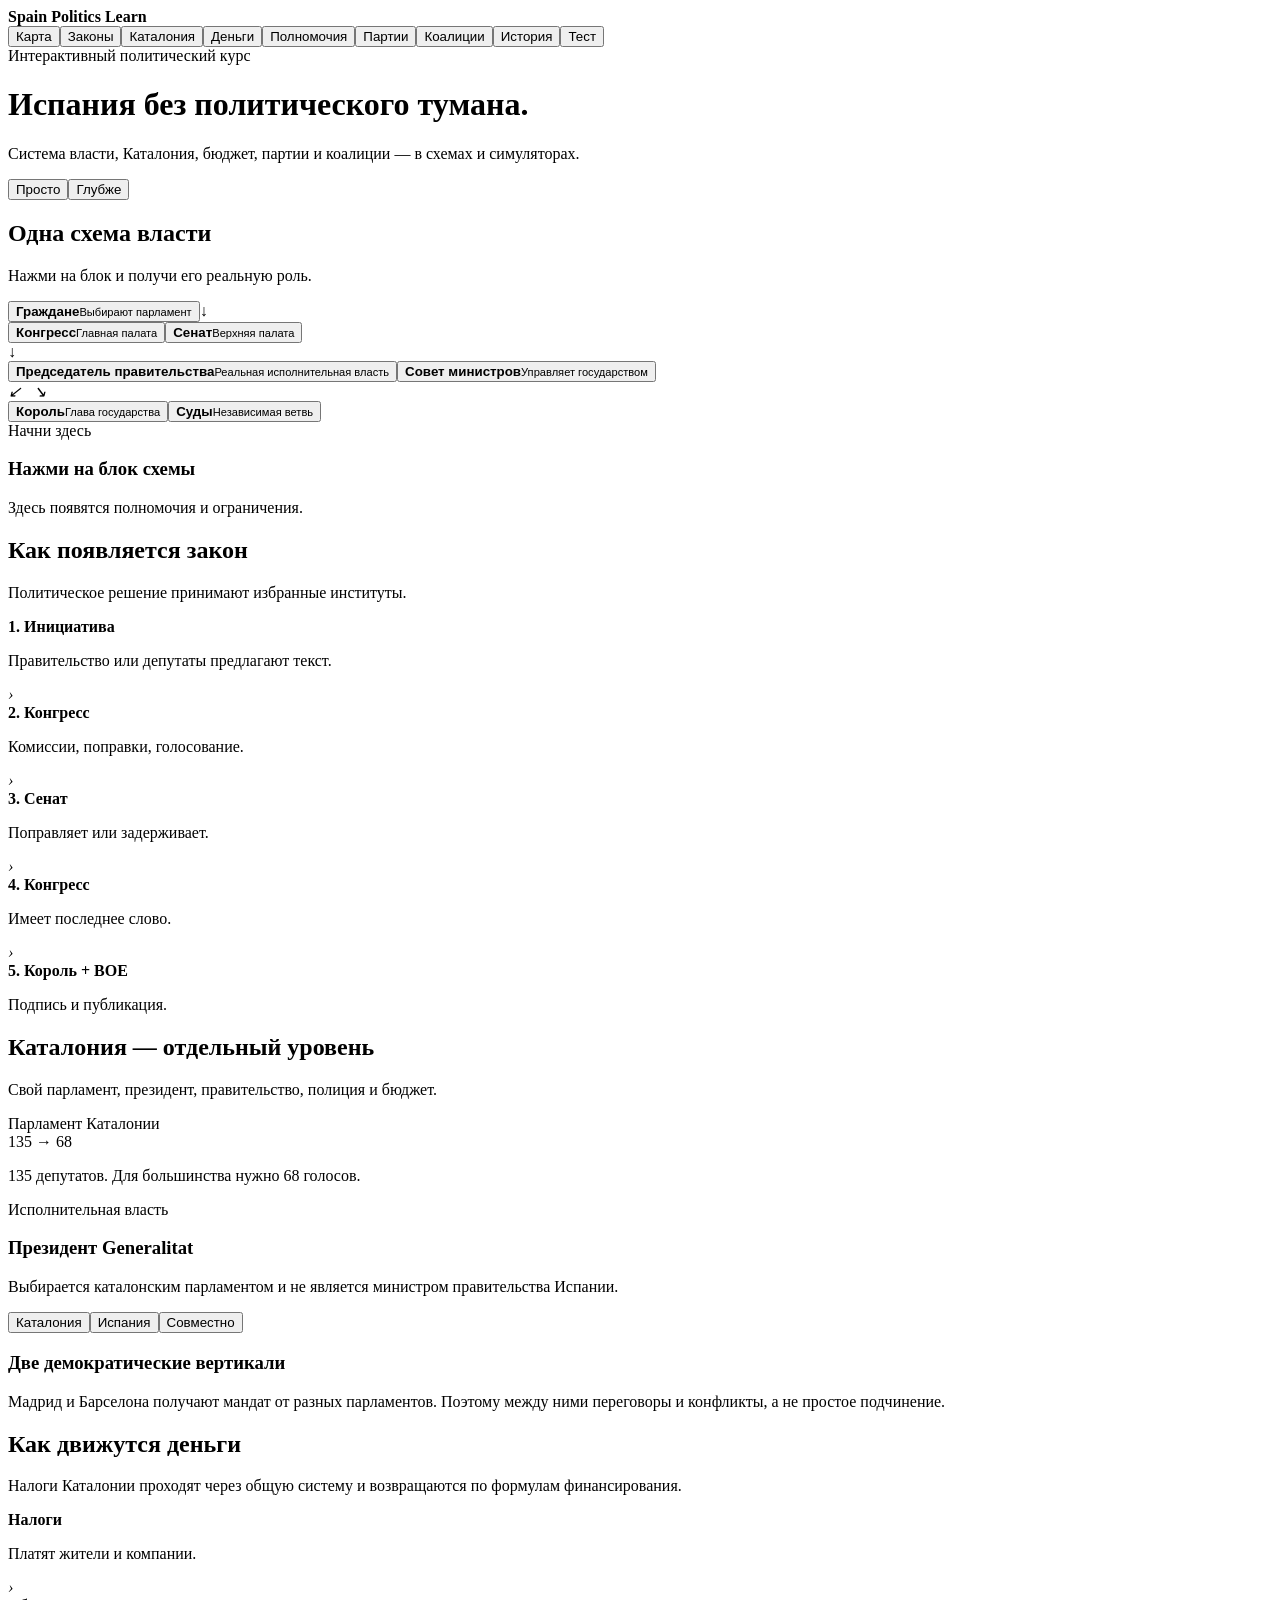
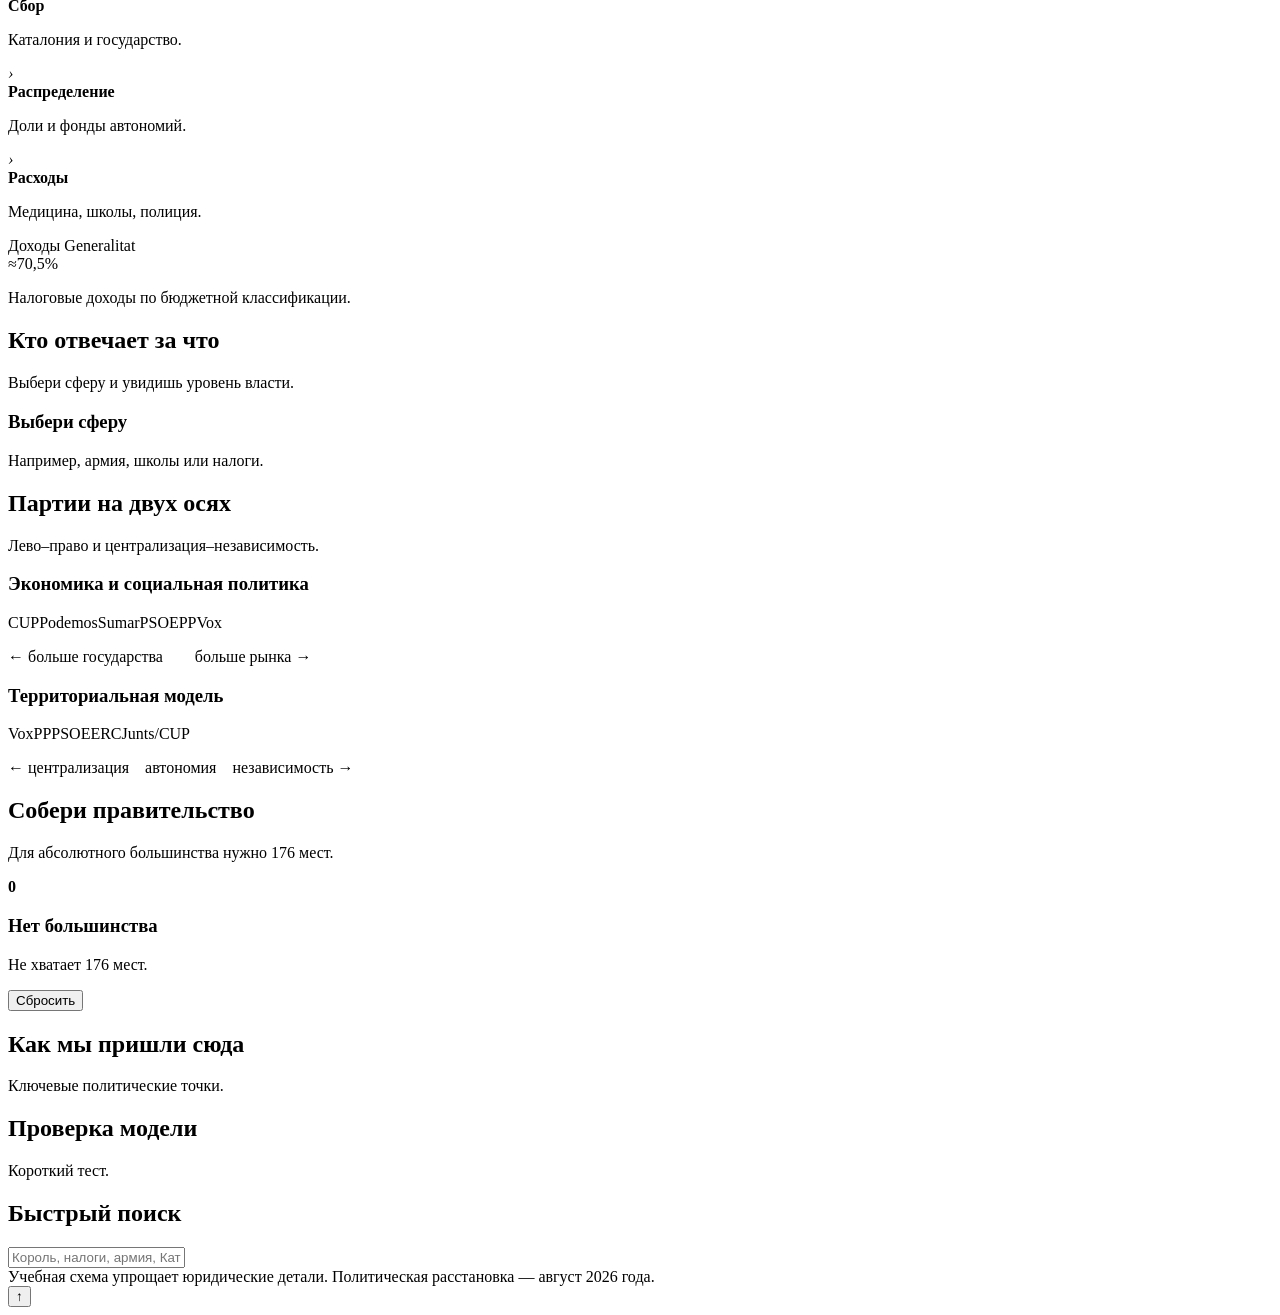
==== spain-politics-full/index.html @ 51076c21 "Add full Spain politics app shell" ====
<!doctype html><html lang="ru"><head><meta charset="utf-8"><meta name="viewport" content="width=device-width,initial-scale=1,viewport-fit=cover"><meta name="theme-color" content="#f5f5f7"><title>Испания: интерактивная политика</title><link rel="stylesheet" href="styles.css"></head><body class="simple"><div class="top"><div class="shell topin"><b>Spain Politics Learn</b><nav><button data-go="map" class="active">Карта</button><button data-go="laws">Законы</button><button data-go="cat">Каталония</button><button data-go="money">Деньги</button><button data-go="powers">Полномочия</button><button data-go="parties">Партии</button><button data-go="coalition">Коалиции</button><button data-go="history">История</button><button data-go="quiz">Тест</button></nav></div><i id="progress"></i></div><header class="shell"><span>Интерактивный политический курс</span><h1>Испания без политического тумана.</h1><p>Система власти, Каталония, бюджет, партии и коалиции — в схемах и симуляторах.</p><div class="seg"><button id="simple" class="active">Просто</button><button id="deep">Глубже</button></div></header><main class="shell"><section id="map"><h2>Одна схема власти</h2><p class="intro">Нажми на блок и получи его реальную роль.</p><div class="grid"><div class="card span7"><div class="map"><button class="node blue" data-node="people"><b>Граждане</b><small>Выбирают парламент</small></button><em>↓</em><div class="cols"><button class="node blue" data-node="congress"><b>Конгресс</b><small>Главная палата</small></button><button class="node blue advanced" data-node="senate"><b>Сенат</b><small>Верхняя палата</small></button></div><em>↓</em><div class="cols"><button class="node green" data-node="pm"><b>Председатель правительства</b><small>Реальная исполнительная власть</small></button><button class="node green" data-node="cabinet"><b>Совет министров</b><small>Управляет государством</small></button></div><em>↙︎ &nbsp; ↘︎</em><div class="cols"><button class="node red" data-node="king"><b>Король</b><small>Глава государства</small></button><button class="node gold" data-node="courts"><b>Суды</b><small>Независимая ветвь</small></button></div></div></div><div class="card span5"><div id="detail"><label>Начни здесь</label><h3>Нажми на блок схемы</h3><p>Здесь появятся полномочия и ограничения.</p></div></div></div></section><section id="laws"><h2>Как появляется закон</h2><p class="intro">Политическое решение принимают избранные институты.</p><div class="card flow"><article><b>1. Инициатива</b><p>Правительство или депутаты предлагают текст.</p></article><i>›</i><article><b>2. Конгресс</b><p>Комиссии, поправки, голосование.</p></article><i>›</i><article class="advanced"><b>3. Сенат</b><p>Поправляет или задерживает.</p></article><i>›</i><article><b>4. Конгресс</b><p>Имеет последнее слово.</p></article><i>›</i><article><b>5. Король + BOE</b><p>Подпись и публикация.</p></article></div></section><section id="cat"><h2>Каталония — отдельный уровень</h2><p class="intro">Свой парламент, президент, правительство, полиция и бюджет.</p><div class="grid"><div class="card span6"><label>Парламент Каталонии</label><div class="fact">135 → 68</div><p>135 депутатов. Для большинства нужно 68 голосов.</p></div><div class="card span6"><label>Исполнительная власть</label><h3>Президент Generalitat</h3><p>Выбирается каталонским парламентом и не является министром правительства Испании.</p><div class="switch"><button data-power="cat" class="active">Каталония</button><button data-power="state">Испания</button><button data-power="shared">Совместно</button></div><div id="powerText"></div></div><div class="card span12 advanced"><h3>Две демократические вертикали</h3><p>Мадрид и Барселона получают мандат от разных парламентов. Поэтому между ними переговоры и конфликты, а не простое подчинение.</p></div></div></section><section id="money"><h2>Как движутся деньги</h2><p class="intro">Налоги Каталонии проходят через общую систему и возвращаются по формулам финансирования.</p><div class="grid"><div class="card span8 flow"><article><b>Налоги</b><p>Платят жители и компании.</p></article><i>›</i><article><b>Сбор</b><p>Каталония и государство.</p></article><i>›</i><article><b>Распределение</b><p>Доли и фонды автономий.</p></article><i>›</i><article><b>Расходы</b><p>Медицина, школы, полиция.</p></article></div><div class="card span4"><label>Доходы Generalitat</label><div class="fact">≈70,5%</div><p>Налоговые доходы по бюджетной классификации.</p><div class="bar"><b></b><i></i></div></div></div></section><section id="powers"><h2>Кто отвечает за что</h2><p class="intro">Выбери сферу и увидишь уровень власти.</p><div class="card"><div id="competencies" class="competencies"></div><div id="owner"><h3>Выбери сферу</h3><p>Например, армия, школы или налоги.</p></div></div></section><section id="parties"><h2>Партии на двух осях</h2><p class="intro">Лево–право и централизация–независимость.</p><div class="card"><h3>Экономика и социальная политика</h3><div class="axis"><span style="left:8%">CUP</span><span style="left:23%">Podemos</span><span style="left:39%">Sumar</span><span style="left:53%">PSOE</span><span style="left:77%">PP</span><span style="left:92%">Vox</span></div><p>← больше государства  больше рынка →</p></div><div class="card"><h3>Территориальная модель</h3><div class="axis"><span style="left:8%">Vox</span><span style="left:25%">PP</span><span style="left:49%">PSOE</span><span style="left:72%">ERC</span><span style="left:89%">Junts/CUP</span></div><p>← централизация автономия независимость →</p></div><div class="card"><div id="partyButtons" class="chips"></div><div id="partyDetail"></div></div></section><section id="coalition"><h2>Собери правительство</h2><p class="intro">Для абсолютного большинства нужно 176 мест.</p><div class="card simulator"><div id="coalitionList" class="partylist"></div><div class="score"><div id="ring"><strong id="total">0</strong></div><h3 id="status">Нет большинства</h3><p id="missing">Не хватает 176 мест.</p><button id="reset">Сбросить</button></div></div></section><section id="history" class="advanced"><h2>Как мы пришли сюда</h2><p class="intro">Ключевые политические точки.</p><div id="timeline" class="card timeline"></div></section><section id="quiz"><h2>Проверка модели</h2><p class="intro">Короткий тест.</p><div id="quizGrid" class="grid"></div></section><section><h2>Быстрый поиск</h2><div class="card"><input id="search" placeholder="Король, налоги, армия, Каталония"><div id="results"></div></div></section></main><footer class="shell">Учебная схема упрощает юридические детали. Политическая расстановка — август 2026 года.</footer><button id="top">↑</button><script src="app.js"></script></body></html>
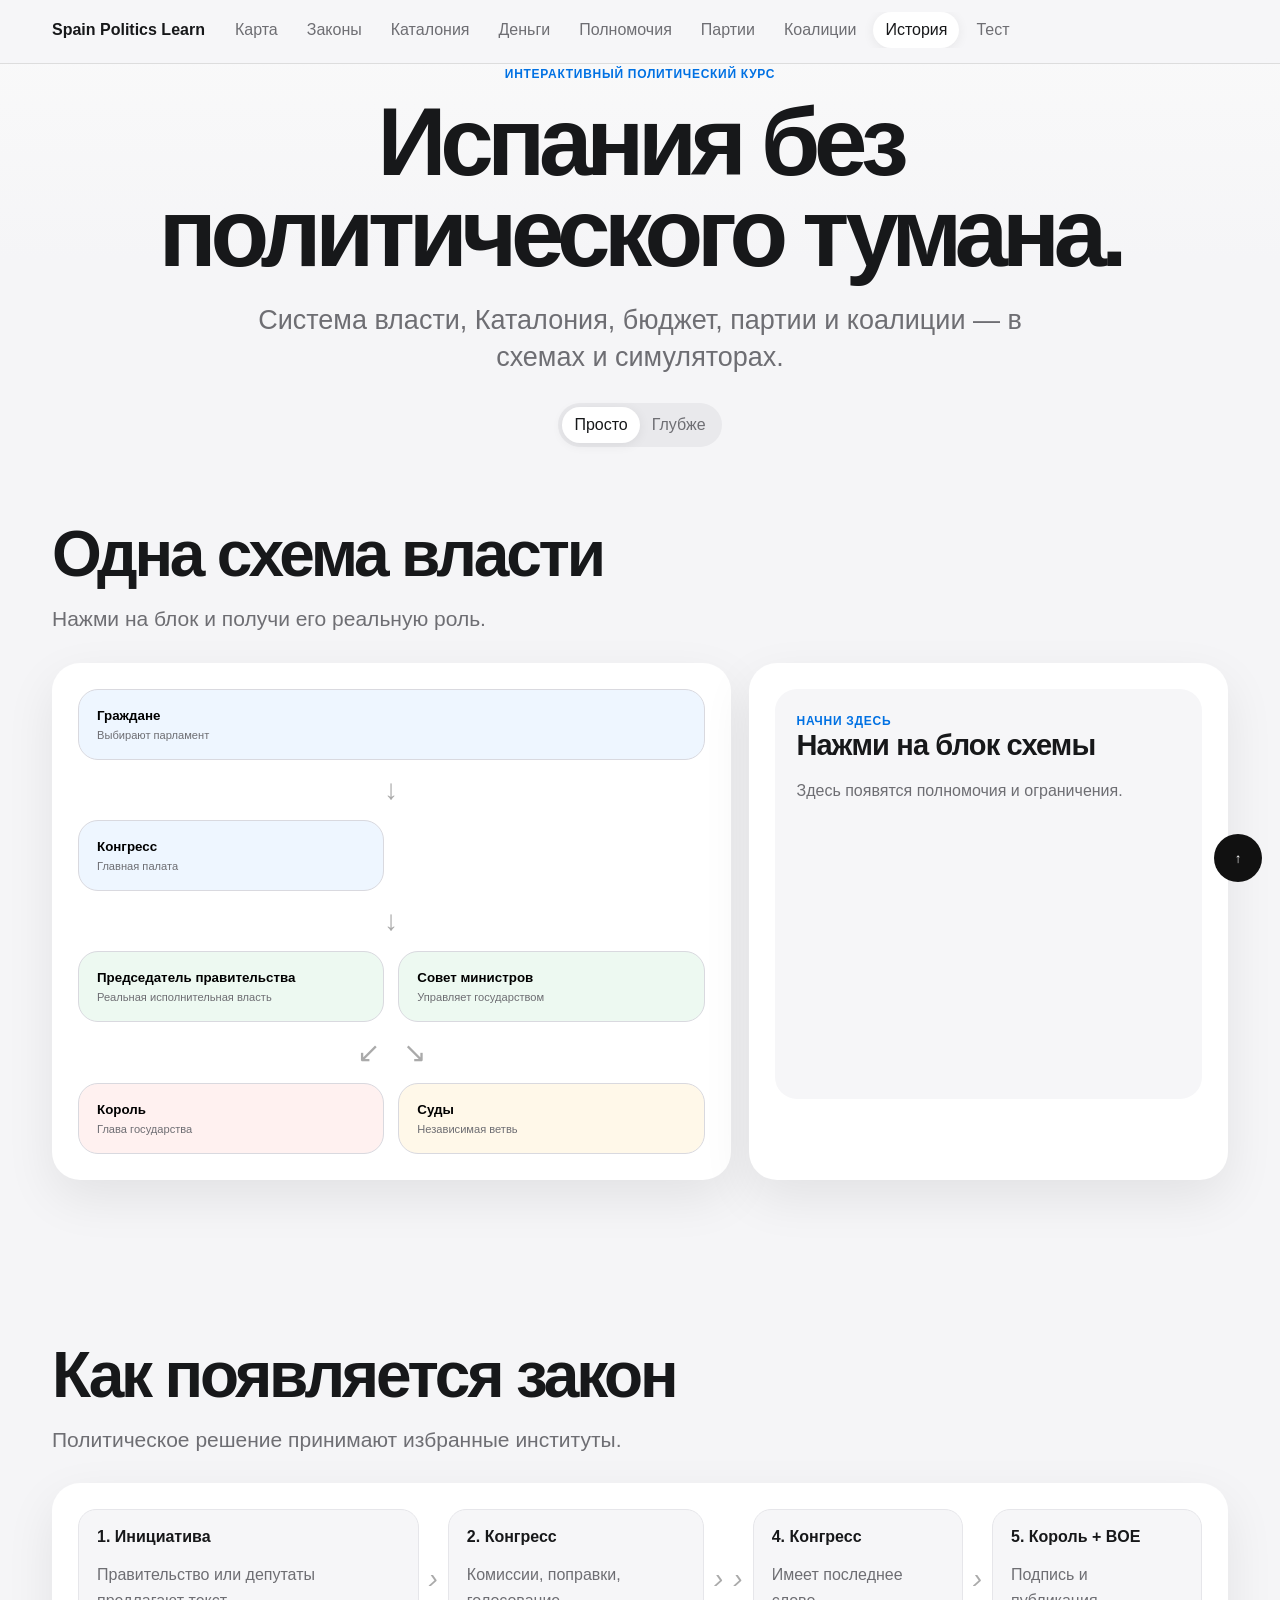
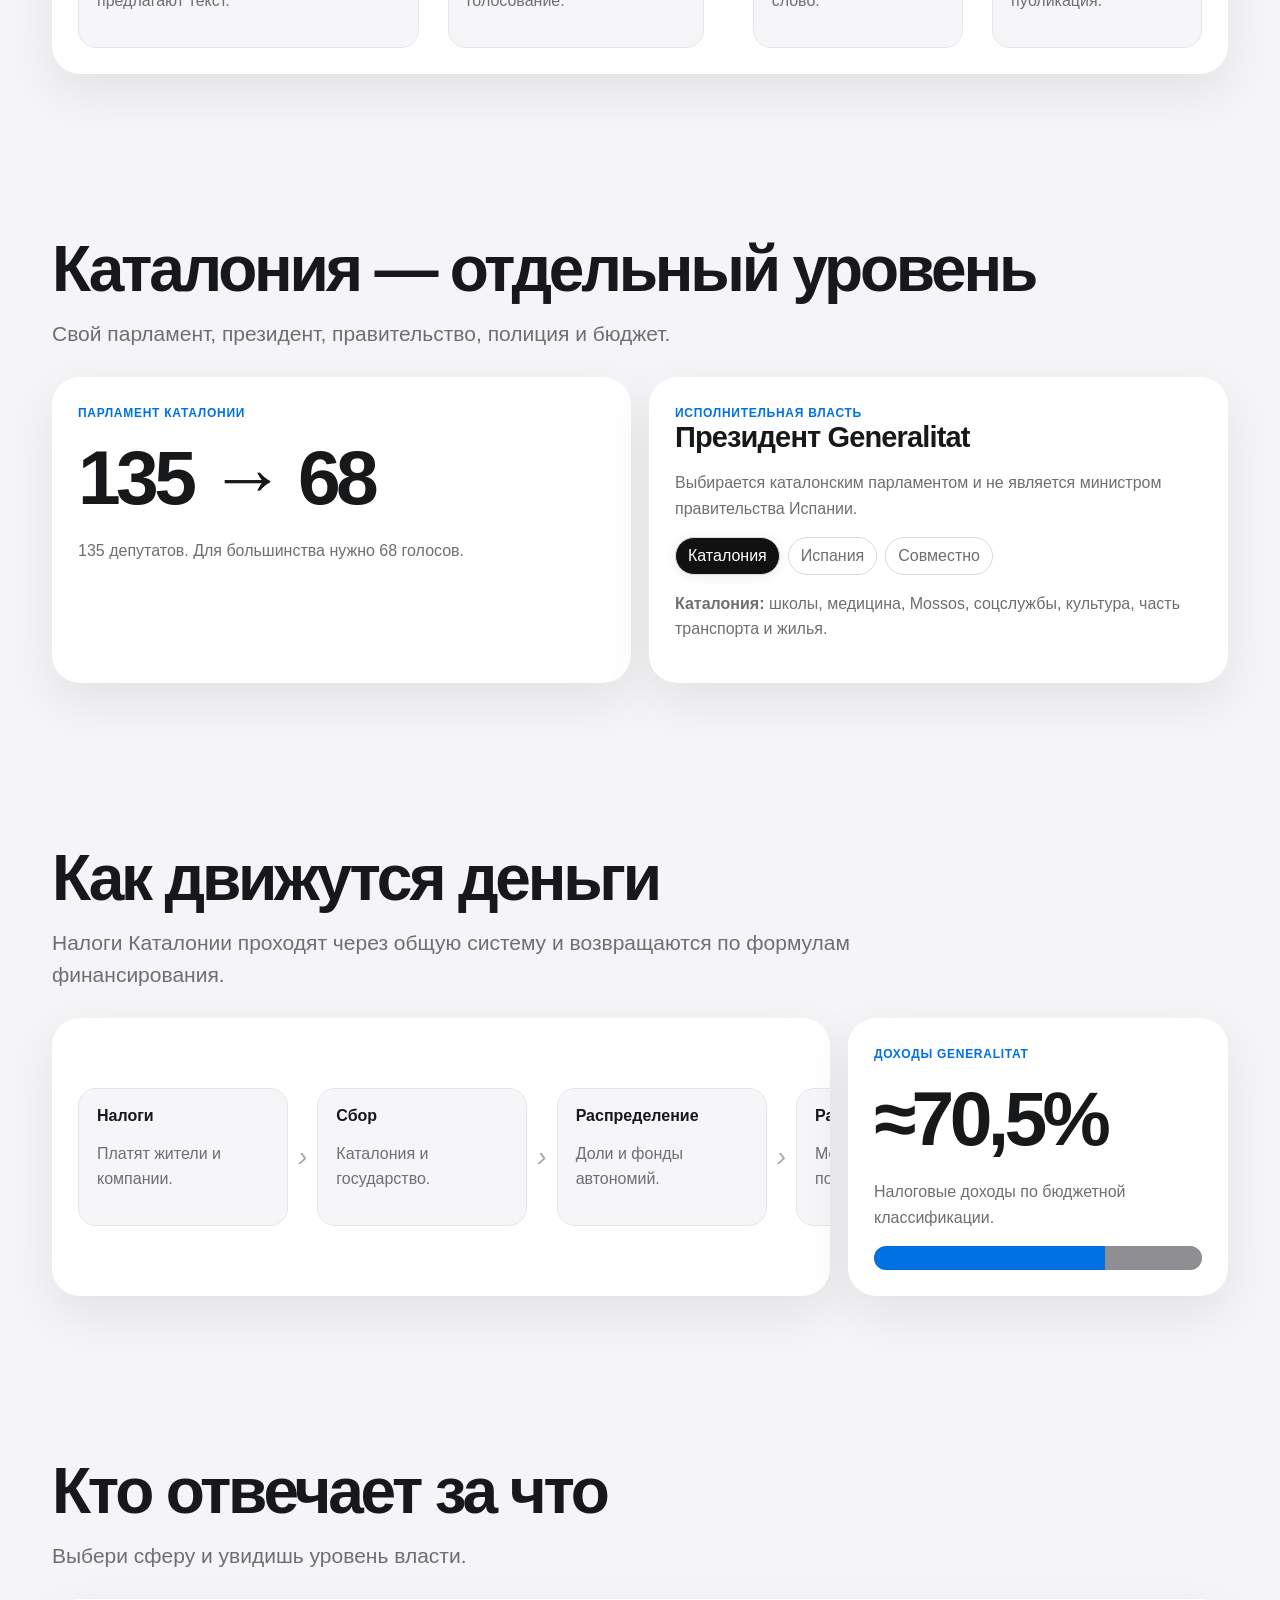
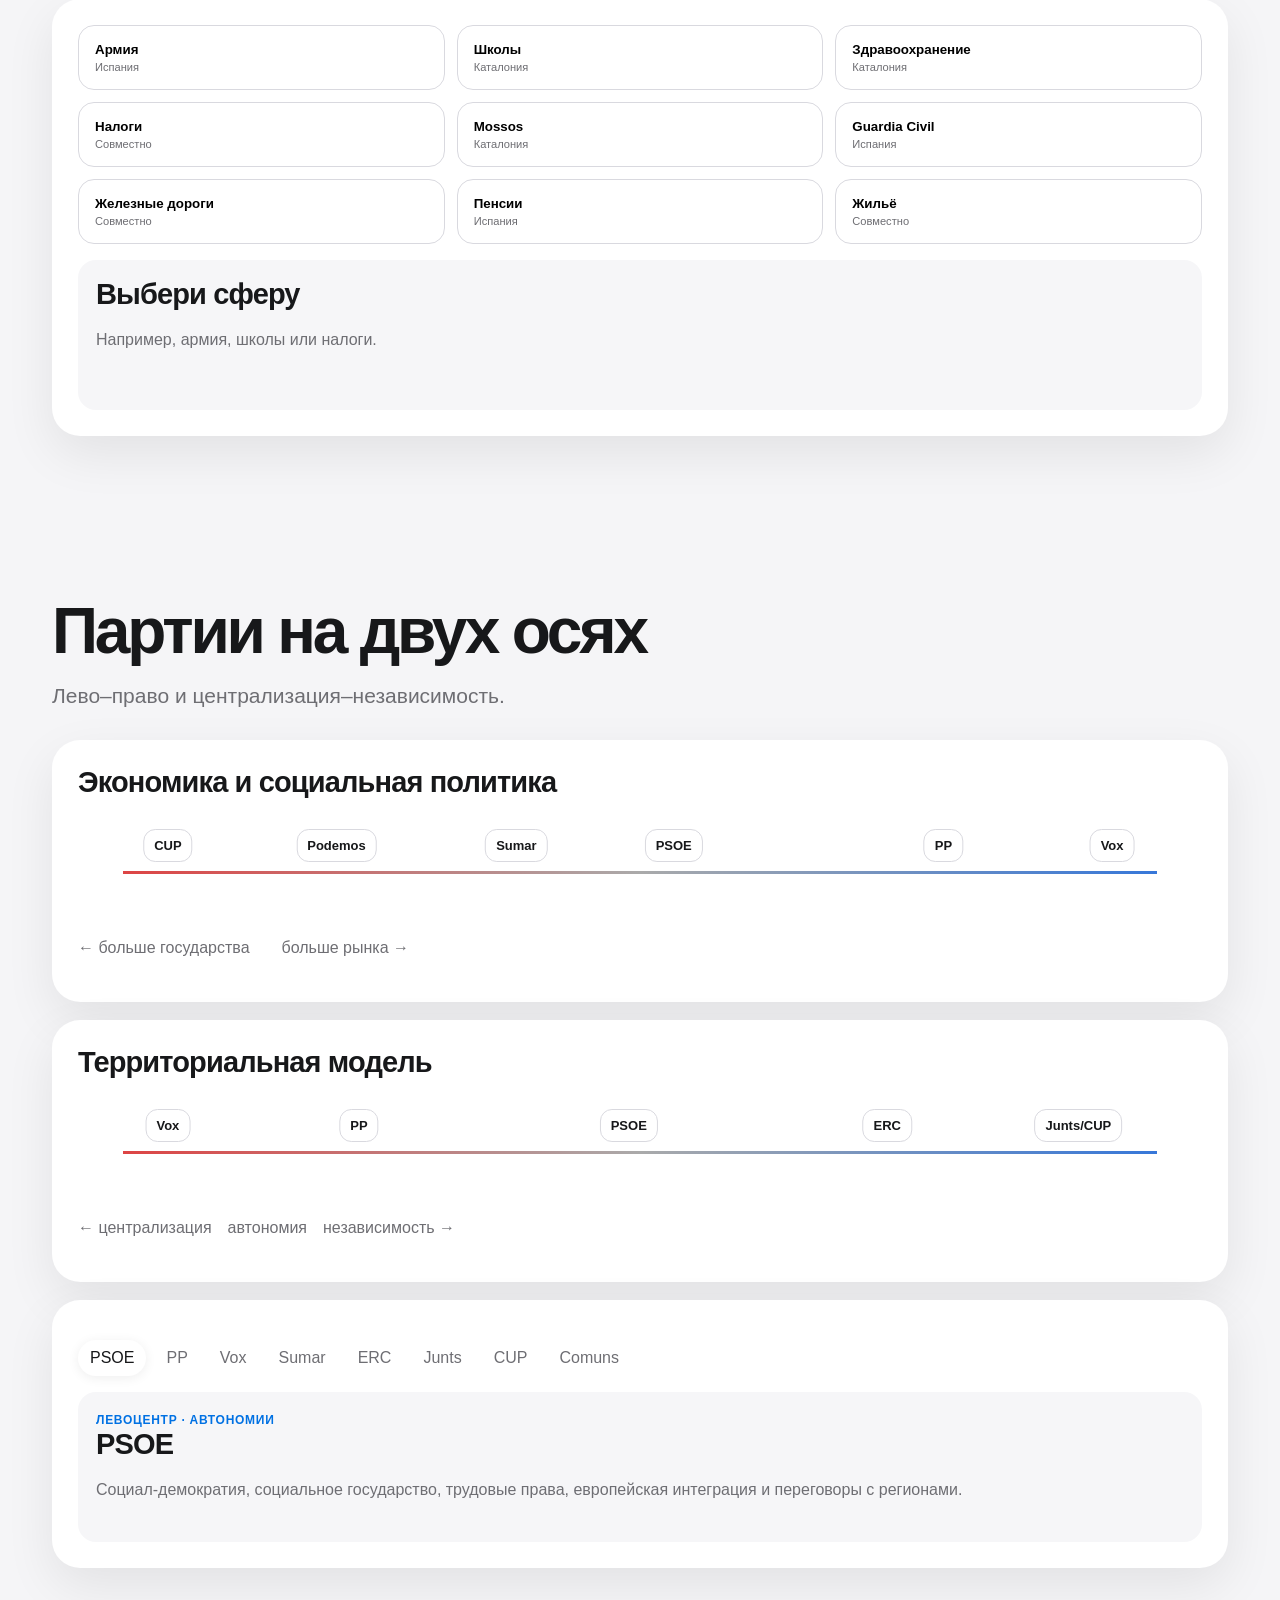
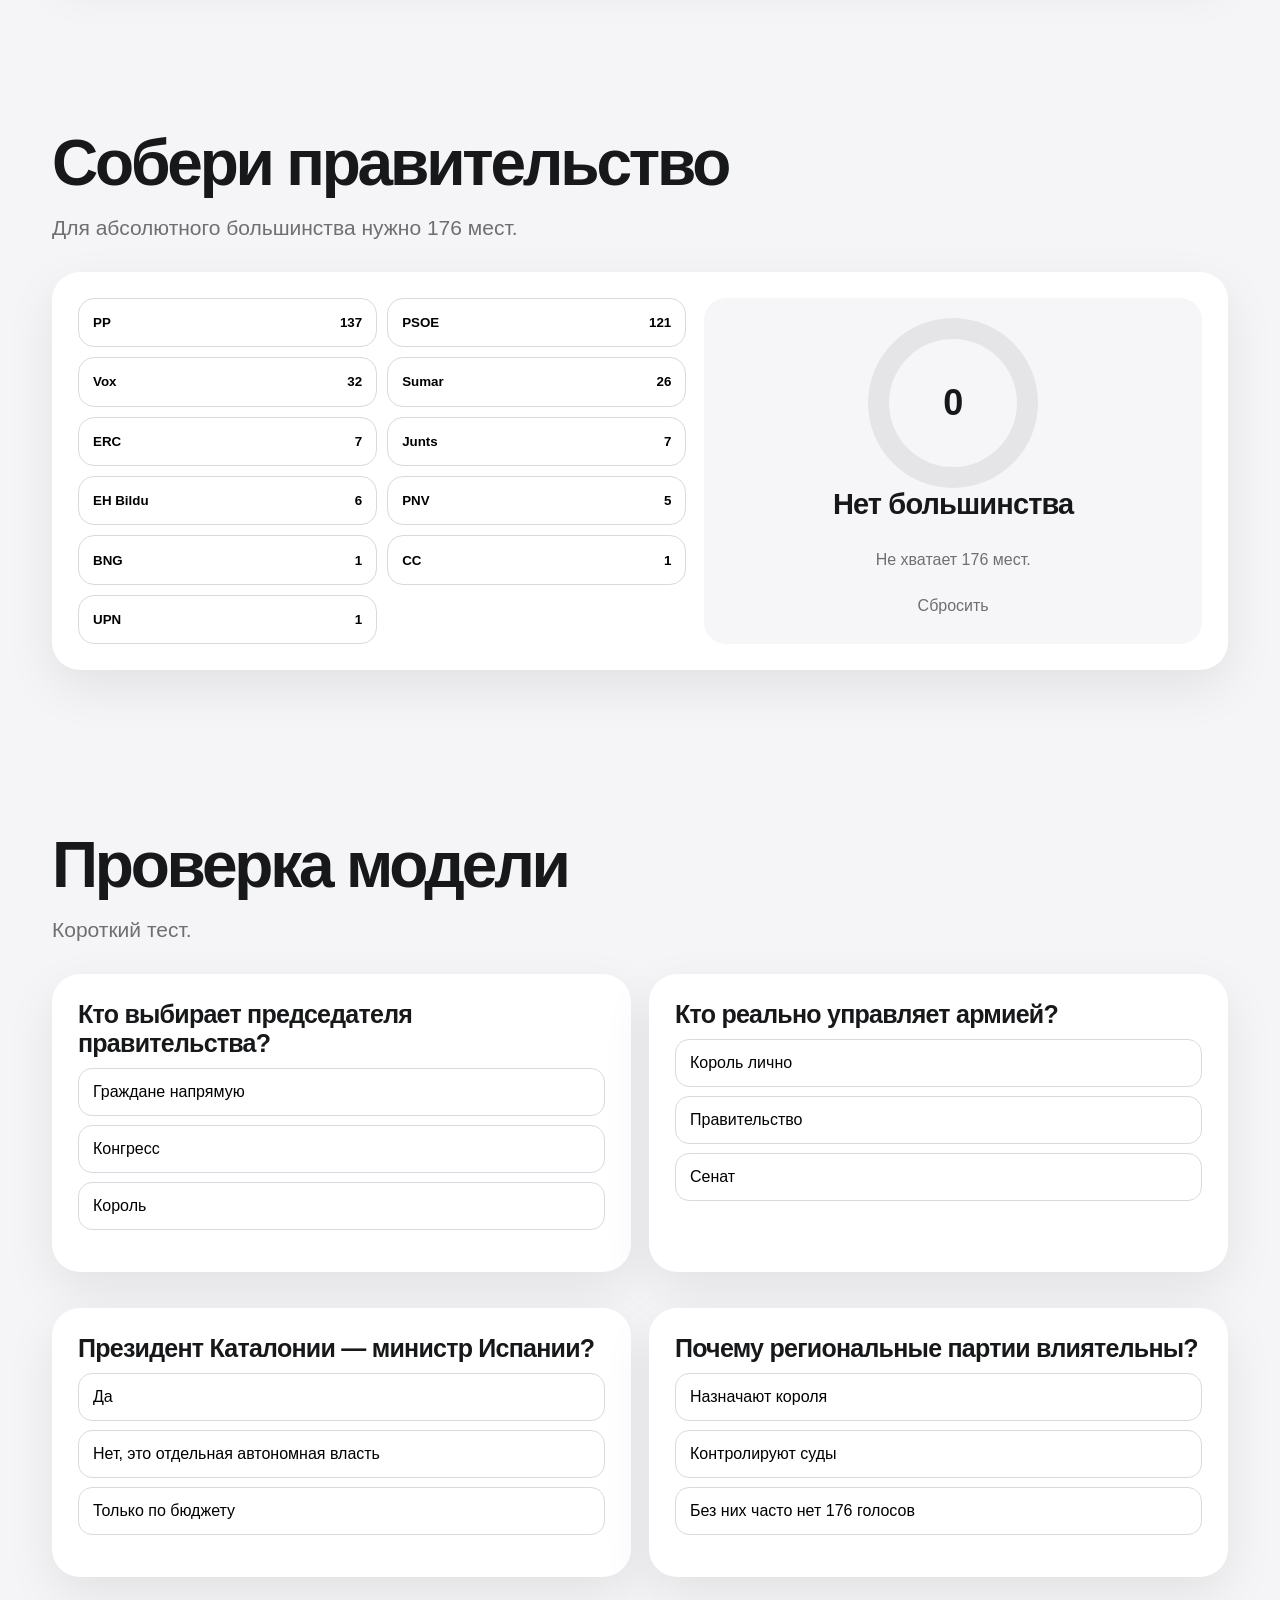
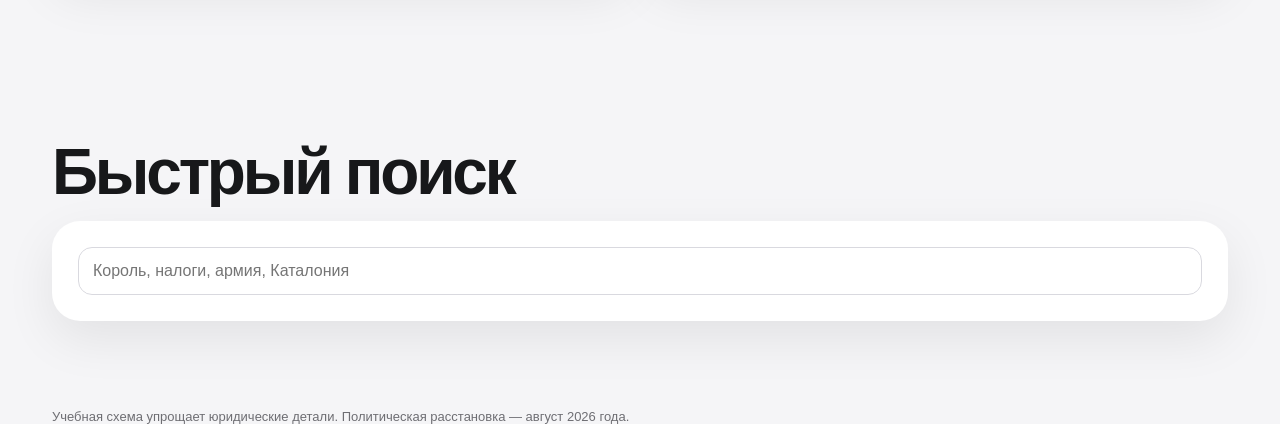
==== commit c914d013: "Use cache-busted Safari-safe script" ====
--- a/spain-politics-full/index.html
+++ b/spain-politics-full/index.html
@@ -1 +1 @@
-<!doctype html><html lang="ru"><head><meta charset="utf-8"><meta name="viewport" content="width=device-width,initial-scale=1,viewport-fit=cover"><meta name="theme-color" content="#f5f5f7"><title>Испания: интерактивная политика</title><link rel="stylesheet" href="styles.css"></head><body class="simple"><div class="top"><div class="shell topin"><b>Spain Politics Learn</b><nav><button data-go="map" class="active">Карта</button><button data-go="laws">Законы</button><button data-go="cat">Каталония</button><button data-go="money">Деньги</button><button data-go="powers">Полномочия</button><button data-go="parties">Партии</button><button data-go="coalition">Коалиции</button><button data-go="history">История</button><button data-go="quiz">Тест</button></nav></div><i id="progress"></i></div><header class="shell"><span>Интерактивный политический курс</span><h1>Испания без политического тумана.</h1><p>Система власти, Каталония, бюджет, партии и коалиции — в схемах и симуляторах.</p><div class="seg"><button id="simple" class="active">Просто</button><button id="deep">Глубже</button></div></header><main class="shell"><section id="map"><h2>Одна схема власти</h2><p class="intro">Нажми на блок и получи его реальную роль.</p><div class="grid"><div class="card span7"><div class="map"><button class="node blue" data-node="people"><b>Граждане</b><small>Выбирают парламент</small></button><em>↓</em><div class="cols"><button class="node blue" data-node="congress"><b>Конгресс</b><small>Главная палата</small></button><button class="node blue advanced" data-node="senate"><b>Сенат</b><small>Верхняя палата</small></button></div><em>↓</em><div class="cols"><button class="node green" data-node="pm"><b>Председатель правительства</b><small>Реальная исполнительная власть</small></button><button class="node green" data-node="cabinet"><b>Совет министров</b><small>Управляет государством</small></button></div><em>↙︎ &nbsp; ↘︎</em><div class="cols"><button class="node red" data-node="king"><b>Король</b><small>Глава государства</small></button><button class="node gold" data-node="courts"><b>Суды</b><small>Независимая ветвь</small></button></div></div></div><div class="card span5"><div id="detail"><label>Начни здесь</label><h3>Нажми на блок схемы</h3><p>Здесь появятся полномочия и ограничения.</p></div></div></div></section><section id="laws"><h2>Как появляется закон</h2><p class="intro">Политическое решение принимают избранные институты.</p><div class="card flow"><article><b>1. Инициатива</b><p>Правительство или депутаты предлагают текст.</p></article><i>›</i><article><b>2. Конгресс</b><p>Комиссии, поправки, голосование.</p></article><i>›</i><article class="advanced"><b>3. Сенат</b><p>Поправляет или задерживает.</p></article><i>›</i><article><b>4. Конгресс</b><p>Имеет последнее слово.</p></article><i>›</i><article><b>5. Король + BOE</b><p>Подпись и публикация.</p></article></div></section><section id="cat"><h2>Каталония — отдельный уровень</h2><p class="intro">Свой парламент, президент, правительство, полиция и бюджет.</p><div class="grid"><div class="card span6"><label>Парламент Каталонии</label><div class="fact">135 → 68</div><p>135 депутатов. Для большинства нужно 68 голосов.</p></div><div class="card span6"><label>Исполнительная власть</label><h3>Президент Generalitat</h3><p>Выбирается каталонским парламентом и не является министром правительства Испании.</p><div class="switch"><button data-power="cat" class="active">Каталония</button><button data-power="state">Испания</button><button data-power="shared">Совместно</button></div><div id="powerText"></div></div><div class="card span12 advanced"><h3>Две демократические вертикали</h3><p>Мадрид и Барселона получают мандат от разных парламентов. Поэтому между ними переговоры и конфликты, а не простое подчинение.</p></div></div></section><section id="money"><h2>Как движутся деньги</h2><p class="intro">Налоги Каталонии проходят через общую систему и возвращаются по формулам финансирования.</p><div class="grid"><div class="card span8 flow"><article><b>Налоги</b><p>Платят жители и компании.</p></article><i>›</i><article><b>Сбор</b><p>Каталония и государство.</p></article><i>›</i><article><b>Распределение</b><p>Доли и фонды автономий.</p></article><i>›</i><article><b>Расходы</b><p>Медицина, школы, полиция.</p></article></div><div class="card span4"><label>Доходы Generalitat</label><div class="fact">≈70,5%</div><p>Налоговые доходы по бюджетной классификации.</p><div class="bar"><b></b><i></i></div></div></div></section><section id="powers"><h2>Кто отвечает за что</h2><p class="intro">Выбери сферу и увидишь уровень власти.</p><div class="card"><div id="competencies" class="competencies"></div><div id="owner"><h3>Выбери сферу</h3><p>Например, армия, школы или налоги.</p></div></div></section><section id="parties"><h2>Партии на двух осях</h2><p class="intro">Лево–право и централизация–независимость.</p><div class="card"><h3>Экономика и социальная политика</h3><div class="axis"><span style="left:8%">CUP</span><span style="left:23%">Podemos</span><span style="left:39%">Sumar</span><span style="left:53%">PSOE</span><span style="left:77%">PP</span><span style="left:92%">Vox</span></div><p>← больше государства  больше рынка →</p></div><div class="card"><h3>Территориальная модель</h3><div class="axis"><span style="left:8%">Vox</span><span style="left:25%">PP</span><span style="left:49%">PSOE</span><span style="left:72%">ERC</span><span style="left:89%">Junts/CUP</span></div><p>← централизация автономия независимость →</p></div><div class="card"><div id="partyButtons" class="chips"></div><div id="partyDetail"></div></div></section><section id="coalition"><h2>Собери правительство</h2><p class="intro">Для абсолютного большинства нужно 176 мест.</p><div class="card simulator"><div id="coalitionList" class="partylist"></div><div class="score"><div id="ring"><strong id="total">0</strong></div><h3 id="status">Нет большинства</h3><p id="missing">Не хватает 176 мест.</p><button id="reset">Сбросить</button></div></div></section><section id="history" class="advanced"><h2>Как мы пришли сюда</h2><p class="intro">Ключевые политические точки.</p><div id="timeline" class="card timeline"></div></section><section id="quiz"><h2>Проверка модели</h2><p class="intro">Короткий тест.</p><div id="quizGrid" class="grid"></div></section><section><h2>Быстрый поиск</h2><div class="card"><input id="search" placeholder="Король, налоги, армия, Каталония"><div id="results"></div></div></section></main><footer class="shell">Учебная схема упрощает юридические детали. Политическая расстановка — август 2026 года.</footer><button id="top">↑</button><script src="app.js"></script></body></html>+<!doctype html><html lang="ru"><head><meta charset="utf-8"><meta name="viewport" content="width=device-width,initial-scale=1,viewport-fit=cover"><meta name="theme-color" content="#f5f5f7"><title>Испания: интерактивная политика</title><link rel="stylesheet" href="styles.css"></head><body class="simple"><div class="top"><div class="shell topin"><b>Spain Politics Learn</b><nav><button type="button" data-go="map" class="active">Карта</button><button type="button" data-go="laws">Законы</button><button type="button" data-go="cat">Каталония</button><button type="button" data-go="money">Деньги</button><button type="button" data-go="powers">Полномочия</button><button type="button" data-go="parties">Партии</button><button type="button" data-go="coalition">Коалиции</button><button type="button" data-go="history">История</button><button type="button" data-go="quiz">Тест</button></nav></div><i id="progress"></i></div><header class="shell"><span>Интерактивный политический курс</span><h1>Испания без политического тумана.</h1><p>Система власти, Каталония, бюджет, партии и коалиции — в схемах и симуляторах.</p><div class="seg"><button type="button" id="simple" class="active">Просто</button><button type="button" id="deep">Глубже</button></div></header><main class="shell"><section id="map"><h2>Одна схема власти</h2><p class="intro">Нажми на блок и получи его реальную роль.</p><div class="grid"><div class="card span7"><div class="map"><button type="button" class="node blue" data-node="people"><b>Граждане</b><small>Выбирают парламент</small></button><em>↓</em><div class="cols"><button type="button" class="node blue" data-node="congress"><b>Конгресс</b><small>Главная палата</small></button><button type="button" class="node blue advanced" data-node="senate"><b>Сенат</b><small>Верхняя палата</small></button></div><em>↓</em><div class="cols"><button type="button" class="node green" data-node="pm"><b>Председатель правительства</b><small>Реальная исполнительная власть</small></button><button type="button" class="node green" data-node="cabinet"><b>Совет министров</b><small>Управляет государством</small></button></div><em>↙︎ &nbsp; ↘︎</em><div class="cols"><button type="button" class="node red" data-node="king"><b>Король</b><small>Глава государства</small></button><button type="button" class="node gold" data-node="courts"><b>Суды</b><small>Независимая ветвь</small></button></div></div></div><div class="card span5"><div id="detail"><label>Начни здесь</label><h3>Нажми на блок схемы</h3><p>Здесь появятся полномочия и ограничения.</p></div></div></div></section><section id="laws"><h2>Как появляется закон</h2><p class="intro">Политическое решение принимают избранные институты.</p><div class="card flow"><article><b>1. Инициатива</b><p>Правительство или депутаты предлагают текст.</p></article><i>›</i><article><b>2. Конгресс</b><p>Комиссии, поправки, голосование.</p></article><i>›</i><article class="advanced"><b>3. Сенат</b><p>Поправляет или задерживает.</p></article><i>›</i><article><b>4. Конгресс</b><p>Имеет последнее слово.</p></article><i>›</i><article><b>5. Король + BOE</b><p>Подпись и публикация.</p></article></div></section><section id="cat"><h2>Каталония — отдельный уровень</h2><p class="intro">Свой парламент, президент, правительство, полиция и бюджет.</p><div class="grid"><div class="card span6"><label>Парламент Каталонии</label><div class="fact">135 → 68</div><p>135 депутатов. Для большинства нужно 68 голосов.</p></div><div class="card span6"><label>Исполнительная власть</label><h3>Президент Generalitat</h3><p>Выбирается каталонским парламентом и не является министром правительства Испании.</p><div class="switch"><button type="button" data-power="cat" class="active">Каталония</button><button type="button" data-power="state">Испания</button><button type="button" data-power="shared">Совместно</button></div><div id="powerText"></div></div><div class="card span12 advanced"><h3>Две демократические вертикали</h3><p>Мадрид и Барселона получают мандат от разных парламентов. Поэтому между ними переговоры и конфликты, а не простое подчинение.</p></div></div></section><section id="money"><h2>Как движутся деньги</h2><p class="intro">Налоги Каталонии проходят через общую систему и возвращаются по формулам финансирования.</p><div class="grid"><div class="card span8 flow"><article><b>Налоги</b><p>Платят жители и компании.</p></article><i>›</i><article><b>Сбор</b><p>Каталония и государство.</p></article><i>›</i><article><b>Распределение</b><p>Доли и фонды автономий.</p></article><i>›</i><article><b>Расходы</b><p>Медицина, школы, полиция.</p></article></div><div class="card span4"><label>Доходы Generalitat</label><div class="fact">≈70,5%</div><p>Налоговые доходы по бюджетной классификации.</p><div class="bar"><b></b><i></i></div></div></div></section><section id="powers"><h2>Кто отвечает за что</h2><p class="intro">Выбери сферу и увидишь уровень власти.</p><div class="card"><div id="competencies" class="competencies"></div><div id="owner"><h3>Выбери сферу</h3><p>Например, армия, школы или налоги.</p></div></div></section><section id="parties"><h2>Партии на двух осях</h2><p class="intro">Лево–право и централизация–независимость.</p><div class="card"><h3>Экономика и социальная политика</h3><div class="axis"><span style="left:8%">CUP</span><span style="left:23%">Podemos</span><span style="left:39%">Sumar</span><span style="left:53%">PSOE</span><span style="left:77%">PP</span><span style="left:92%">Vox</span></div><p>← больше государства  больше рынка →</p></div><div class="card"><h3>Территориальная модель</h3><div class="axis"><span style="left:8%">Vox</span><span style="left:25%">PP</span><span style="left:49%">PSOE</span><span style="left:72%">ERC</span><span style="left:89%">Junts/CUP</span></div><p>← централизация автономия независимость →</p></div><div class="card"><div id="partyButtons" class="chips"></div><div id="partyDetail"></div></div></section><section id="coalition"><h2>Собери правительство</h2><p class="intro">Для абсолютного большинства нужно 176 мест.</p><div class="card simulator"><div id="coalitionList" class="partylist"></div><div class="score"><div id="ring"><strong id="total">0</strong></div><h3 id="status">Нет большинства</h3><p id="missing">Не хватает 176 мест.</p><button type="button" id="reset">Сбросить</button></div></div></section><section id="history" class="advanced"><h2>Как мы пришли сюда</h2><p class="intro">Ключевые политические точки.</p><div id="timeline" class="card timeline"></div></section><section id="quiz"><h2>Проверка модели</h2><p class="intro">Короткий тест.</p><div id="quizGrid" class="grid"></div></section><section><h2>Быстрый поиск</h2><div class="card"><input id="search" placeholder="Король, налоги, армия, Каталония"><div id="results"></div></div></section></main><footer class="shell">Учебная схема упрощает юридические детали. Политическая расстановка — август 2026 года.</footer><button type="button" id="top">↑</button><script src="app-v3.js"></script></body></html>
--- a/spain-politics-full/styles.css
+++ b/spain-politics-full/styles.css
@@ -0,0 +1 @@
+:root{--bg:#f5f5f7;--card:#fff;--text:#17181a;--muted:#6e6e73;--line:#d9d9df;--blue:#0071e3;--green:#24a267;--red:#e5484d;--gold:#b7791f;--purple:#7559d9;--shadow:0 18px 50px rgba(0,0,0,.08)}*{box-sizing:border-box}html{scroll-behavior:smooth}body{margin:0;background:linear-gradient(#fafafa,var(--bg) 260px);color:var(--text);font-family:-apple-system,BlinkMacSystemFont,"SF Pro Display","Segoe UI",sans-serif}.shell{max-width:1220px;margin:auto;padding:0 22px}.top{position:sticky;top:0;z-index:99;background:rgba(245,245,247,.88);backdrop-filter:blur(18px);border-bottom:1px solid #ddd}.topin{height:60px;display:flex;align-items:center;gap:18px}.top nav{display:flex;gap:5px;overflow:auto}.top button,.seg button,.switch button,.chips button,#reset{border:0;background:transparent;padding:9px 12px;border-radius:999px;font:inherit;color:var(--muted);cursor:pointer;white-space:nowrap}.top button.active,.top button:hover,.seg button.active,.switch button.active,.chips button.active{background:#fff;color:var(--text);box-shadow:0 2px 12px rgba(0,0,0,.07)}#progress{display:block;height:3px;width:0;background:linear-gradient(90deg,var(--blue),var(--purple))}header{text-align:center;padding:84px 0 66px}header>span,label{color:var(--blue);font-weight:800;text-transform:uppercase;font-size:12px;letter-spacing:.06em}h1{font-size:clamp(50px,8vw,96px);line-height:.95;letter-spacing:-.065em;max-width:1000px;margin:14px auto 24px}header p{max-width:820px;margin:auto;color:var(--muted);font-size:clamp(19px,2.3vw,27px);line-height:1.35}.seg{display:inline-flex;background:#e9e9ec;border-radius:999px;padding:4px;margin-top:28px}section{padding:70px 0}h2{font-size:clamp(38px,5vw,66px);letter-spacing:-.05em;margin:0 0 12px}.intro{color:var(--muted);font-size:21px;line-height:1.5;max-width:840px;margin:0 0 28px}.grid{display:grid;grid-template-columns:repeat(12,1fr);gap:18px}.span12{grid-column:span 12}.span8{grid-column:span 8}.span7{grid-column:span 7}.span6{grid-column:span 6}.span5{grid-column:span 5}.span4{grid-column:span 4}.card{background:var(--card);border-radius:28px;padding:26px;box-shadow:var(--shadow);margin-bottom:18px;overflow:hidden}.card h3{font-size:29px;letter-spacing:-.03em;margin:0 0 10px}.card p{color:var(--muted);line-height:1.58}.map{display:grid;gap:14px}.node{border:1px solid var(--line);border-radius:20px;padding:18px;text-align:left;cursor:pointer;transition:.2s}.node:hover,.node.selected{transform:translateY(-2px);border-color:var(--blue);box-shadow:0 10px 24px rgba(0,113,227,.13)}.node small{display:block;color:var(--muted);margin-top:6px}.blue{background:#eef6ff}.green{background:#edf9f1}.red{background:#fff1f0}.gold{background:#fff8e9}.map em{text-align:center;font-style:normal;font-size:28px;color:#aaa}.cols{display:grid;grid-template-columns:1fr 1fr;gap:14px}#detail{min-height:410px;background:#f6f6f8;border-radius:22px;padding:22px}#detail ul{padding-left:20px;line-height:1.7}.flow{display:flex;align-items:center;gap:10px;overflow:auto}.flow article{min-width:210px;background:#f6f6f8;border:1px solid #e6e6ea;border-radius:18px;padding:18px}.flow i{font-size:28px;color:#aaa}.fact{font-size:clamp(44px,6vw,78px);font-weight:800;letter-spacing:-.06em;margin:12px 0}.switch,.chips{display:flex;gap:8px;flex-wrap:wrap;margin:14px 0}.switch button{border:1px solid var(--line)}.switch button.active{background:#111;color:#fff}.bar{height:24px;border-radius:999px;display:flex;overflow:hidden;background:#ddd}.bar b{width:70.5%;background:var(--blue)}.bar i{width:29.5%;background:#8e8e93}.competencies{display:grid;grid-template-columns:repeat(3,1fr);gap:12px}.competencies button{border:1px solid var(--line);border-radius:16px;background:#fff;padding:16px;text-align:left;cursor:pointer}.competencies button.active{border-color:var(--blue);background:#eaf4ff}.competencies small{display:block;color:var(--muted);margin-top:4px}#owner,#partyDetail{margin-top:16px;background:#f6f6f8;border-radius:18px;padding:18px;min-height:150px}.axis{height:100px;position:relative;margin-top:20px}.axis:before{content:"";position:absolute;left:4%;right:4%;top:52px;height:3px;background:linear-gradient(90deg,#d44,#aaa,#3677d9)}.axis span{position:absolute;top:10px;transform:translateX(-50%);padding:8px 10px;border:1px solid var(--line);border-radius:12px;background:#fff;font-weight:800;font-size:13px}.simulator{display:grid;grid-template-columns:1.1fr .9fr;gap:18px}.partylist{display:grid;grid-template-columns:1fr 1fr;gap:10px}.partylist button{border:1px solid var(--line);border-radius:16px;background:#fff;padding:14px;cursor:pointer}.partylist button.active{border-color:var(--blue);box-shadow:0 6px 18px rgba(0,113,227,.13)}.partylist b{display:flex;justify-content:space-between}.score{display:grid;place-items:center;text-align:center;background:#f6f6f8;border-radius:22px;padding:20px}#ring{width:170px;height:170px;border-radius:50%;display:grid;place-items:center;background:conic-gradient(var(--blue) 0deg,#e5e5e8 0);position:relative}#ring:after{content:"";position:absolute;width:128px;height:128px;border-radius:50%;background:#f6f6f8}#ring strong{z-index:1;font-size:36px}.timeline article{display:grid;grid-template-columns:100px 1fr;gap:18px;padding:16px 0;border-bottom:1px solid #ececf0}.timeline b{font-size:20px}.quizcard{grid-column:span 6}.quizcard h3{font-size:25px}.answers{display:grid;gap:9px}.answers button{padding:14px;border:1px solid var(--line);border-radius:14px;background:#fff;text-align:left;font:inherit;cursor:pointer}.answers button.correct{background:#eaf8f0;border-color:var(--green)}.answers button.wrong{background:#fff0f0;border-color:var(--red)}input{width:100%;padding:14px;border:1px solid var(--line);border-radius:14px;font:inherit}.hit{padding:12px;background:#f6f6f8;border-radius:12px;margin-top:8px;cursor:pointer}.simple .advanced{display:none!important}footer{padding:40px 22px 90px;color:var(--muted);font-size:13px}#top{position:fixed;right:18px;bottom:18px;width:48px;height:48px;border:0;border-radius:50%;background:#111;color:#fff;cursor:pointer}@media(max-width:900px){.grid,.simulator{display:block}.cols{grid-template-columns:1fr}.competencies{grid-template-columns:1fr 1fr}.partylist{grid-template-columns:1fr}.topin>b{display:none}.quizcard{grid-column:span 12}}@media(max-width:560px){.shell{padding:0 16px}.competencies{grid-template-columns:1fr}.card{padding:20px}h1{font-size:47px}h2{font-size:40px}.intro{font-size:18px}.topin{height:56px}}
